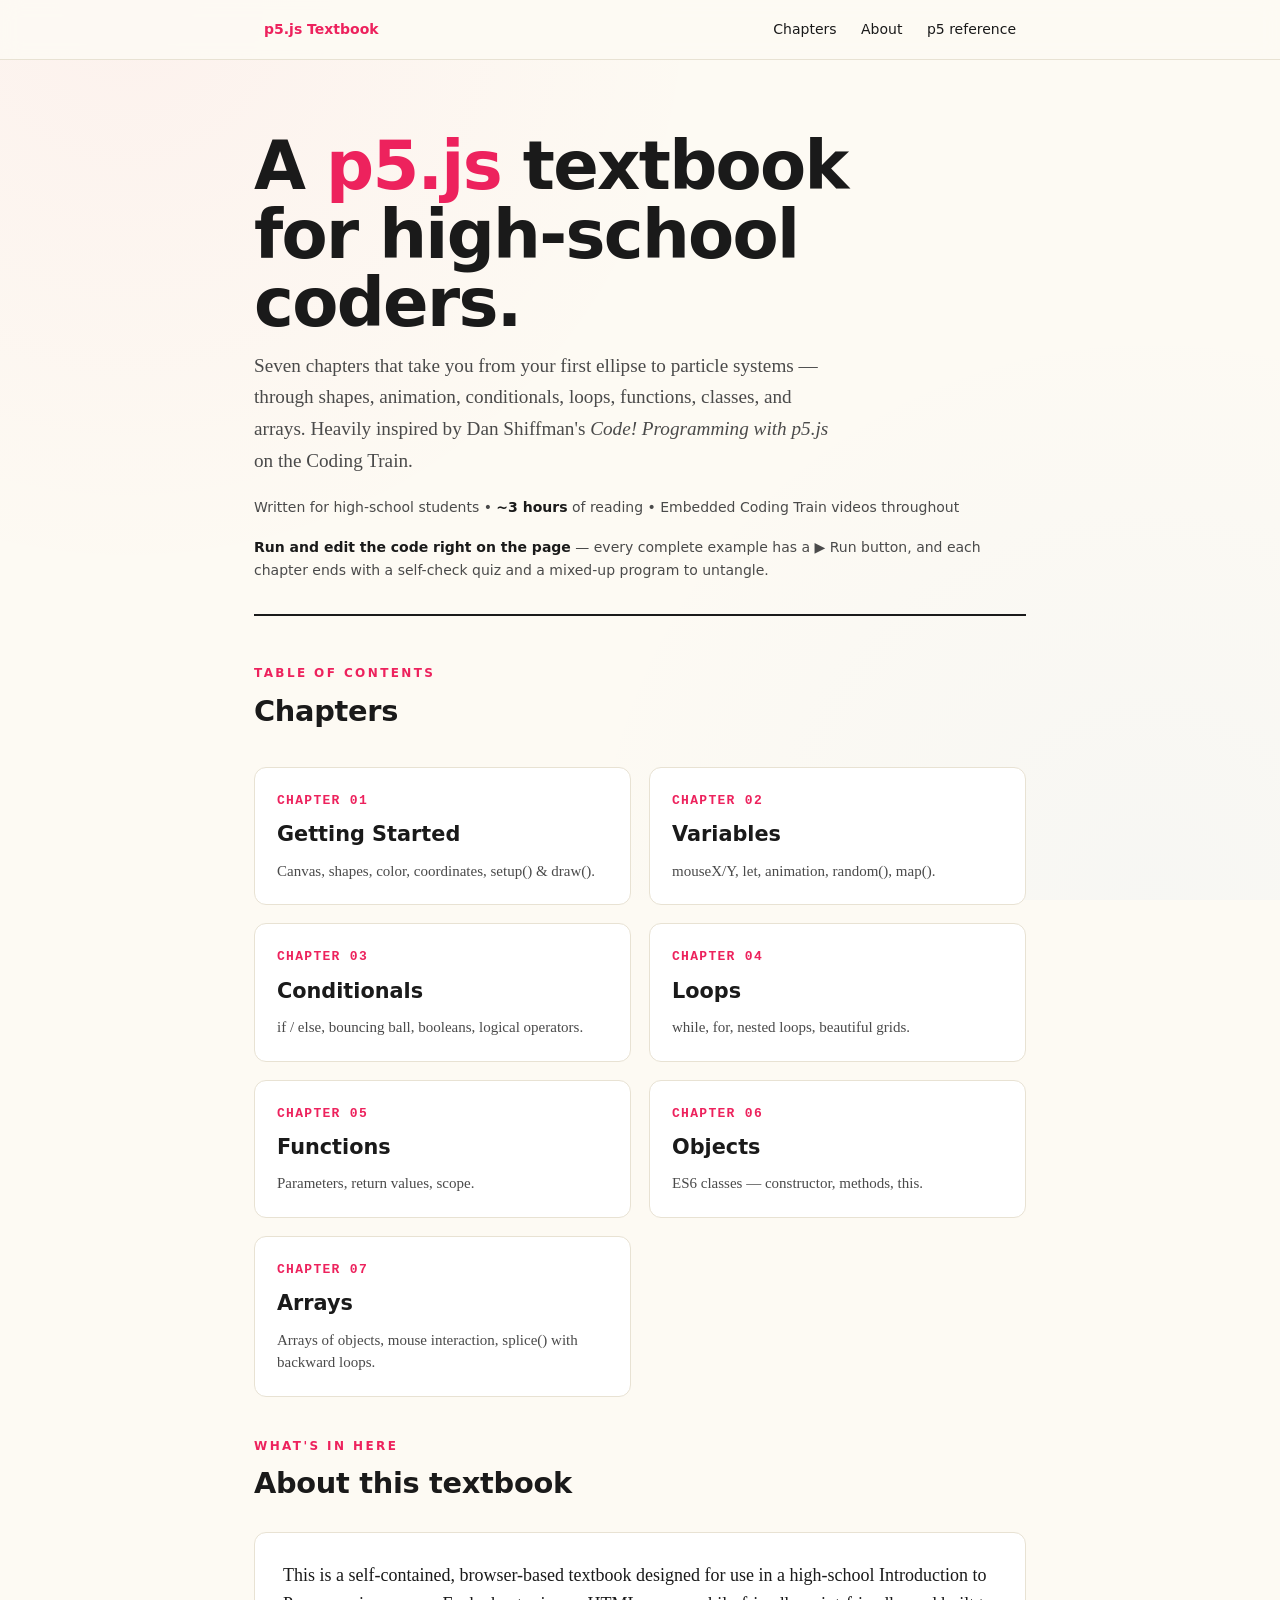
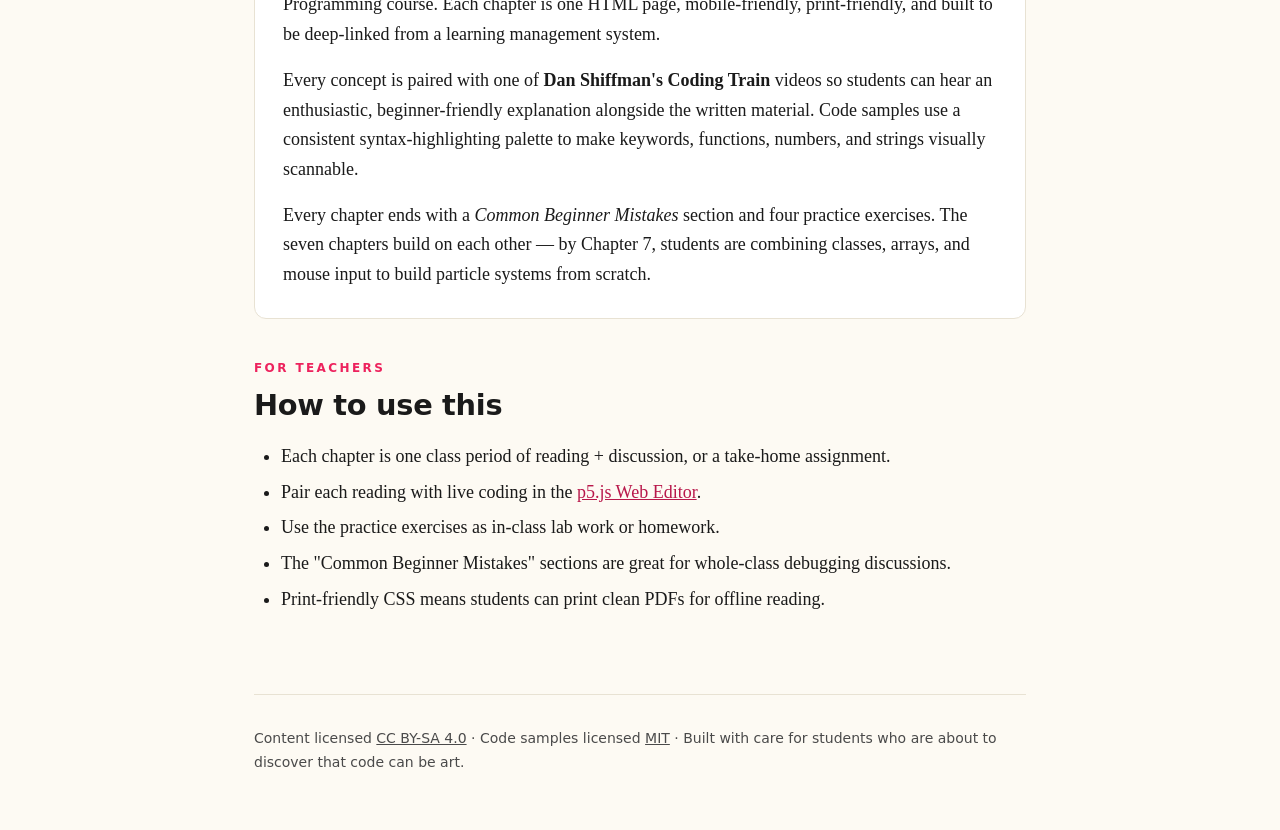
==== index.html @ 545a4985 "Added Interactivity Used Claude Fable to add interactivity to the pages. Many code examples will now" ====
<!DOCTYPE html>
<html lang="en">
<head>
<meta charset="utf-8">
<meta name="viewport" content="width=device-width, initial-scale=1">
<title>A p5.js Textbook — Creative Coding for Beginners</title>
<style>
/* ============================================================
   p5.js Textbook — shared inline stylesheet
   ============================================================ */
:root {
  --bg: #fdfaf3;
  --bg-panel: #ffffff;
  --ink: #1a1a1a;
  --ink-soft: #4a4a4a;
  --accent: #ed225d;        /* p5 pink */
  --accent-dark: #b8174a;
  --rule: #e8e2d3;
  --code-bg: #1e1e2e;
  --code-ink: #f5f5f5;

  --kw: #c084fc;            /* keyword purple */
  --fn: #60a5fa;            /* function blue */
  --num: #fb923c;           /* number orange */
  --com: #9ca3af;           /* comment gray */
  --str: #86efac;           /* string green */
  --cls: #fde047;           /* class-name yellow */

  --tip-bg: #e8f5e9;
  --tip-bd: #66bb6a;
  --alert-bg: #fff8e1;
  --alert-bd: #ffb300;
  --err-bg: #ffebee;
  --err-bd: #e53935;
  --ex-bg: #e3f2fd;
  --ex-bd: #1e88e5;

  --serif: "Iowan Old Style", "Palatino Linotype", "Book Antiqua", Palatino, Georgia, serif;
  --sans: "Helvetica Neue", "Inter", system-ui, -apple-system, Segoe UI, Roboto, sans-serif;
  --mono: "JetBrains Mono", "Fira Code", "SF Mono", Menlo, Consolas, monospace;
}

* { box-sizing: border-box; }

html { scroll-behavior: smooth; }

body {
  margin: 0;
  padding: 0;
  font-family: var(--serif);
  font-size: 18px;
  line-height: 1.65;
  color: var(--ink);
  background: var(--bg);
  background-image:
    radial-gradient(circle at 10% 0%, rgba(237,34,93,0.04) 0%, transparent 40%),
    radial-gradient(circle at 90% 100%, rgba(96,165,250,0.04) 0%, transparent 40%);
  background-attachment: fixed;
}

.wrap {
  max-width: 820px;
  margin: 0 auto;
  padding: 0 24px;
}

/* ---------- Top nav ---------- */
.chapter-nav {
  position: sticky;
  top: 0;
  z-index: 50;
  background: rgba(253,250,243,0.92);
  backdrop-filter: blur(10px);
  -webkit-backdrop-filter: blur(10px);
  border-bottom: 1px solid var(--rule);
  font-family: var(--sans);
  font-size: 14px;
}
.chapter-nav .wrap {
  display: flex;
  align-items: center;
  justify-content: space-between;
  padding-top: 12px;
  padding-bottom: 12px;
  gap: 12px;
}
.chapter-nav a {
  color: var(--ink);
  text-decoration: none;
  padding: 6px 10px;
  border-radius: 6px;
  transition: background 0.15s;
}
.chapter-nav a:hover { background: rgba(237,34,93,0.1); color: var(--accent-dark); }
.chapter-nav .home {
  font-weight: 700;
  color: var(--accent);
}
.chapter-nav .nav-prev::before { content: "← "; }
.chapter-nav .nav-next::after  { content: " →"; }
.chapter-nav .nav-disabled { color: #bbb; pointer-events: none; }

/* ---------- Chapter header ---------- */
.chapter-header {
  padding: 56px 0 32px;
  border-bottom: 2px solid var(--ink);
  margin-bottom: 36px;
}
.chapter-eyebrow {
  font-family: var(--sans);
  font-size: 13px;
  letter-spacing: 0.18em;
  text-transform: uppercase;
  color: var(--accent);
  font-weight: 700;
  margin: 0 0 8px;
}
.chapter-title {
  font-family: var(--sans);
  font-weight: 900;
  font-size: clamp(2rem, 5vw, 3.4rem);
  line-height: 1.05;
  margin: 0 0 16px;
  letter-spacing: -0.02em;
}
.chapter-lede {
  font-size: 1.15rem;
  color: var(--ink-soft);
  margin: 0;
  max-width: 60ch;
}

/* ---------- Typography ---------- */
h2 {
  font-family: var(--sans);
  font-weight: 800;
  font-size: 1.8rem;
  margin: 48px 0 12px;
  letter-spacing: -0.01em;
  scroll-margin-top: 80px;
}
h2 .anchor {
  opacity: 0;
  text-decoration: none;
  color: var(--accent);
  margin-left: 8px;
  font-weight: 400;
  transition: opacity 0.15s;
}
h2:hover .anchor { opacity: 1; }

h3 {
  font-family: var(--sans);
  font-weight: 700;
  font-size: 1.25rem;
  margin: 32px 0 10px;
}

p { margin: 0 0 16px; }
a { color: var(--accent-dark); }
a:hover { color: var(--accent); }

strong { font-weight: 700; }
em { font-style: italic; }

ul, ol { margin: 0 0 16px; padding-left: 1.5em; }
li { margin: 6px 0; }

/* ---------- Inline code & code blocks ---------- */
code {
  font-family: var(--mono);
  font-size: 0.92em;
  background: rgba(237,34,93,0.08);
  color: var(--accent-dark);
  padding: 2px 6px;
  border-radius: 4px;
}

pre {
  background: var(--code-bg);
  color: var(--code-ink);
  font-family: var(--mono);
  font-size: 14.5px;
  line-height: 1.55;
  padding: 18px 20px;
  border-radius: 10px;
  overflow-x: auto;
  margin: 16px 0 24px;
  border-left: 4px solid var(--accent);
  box-shadow: 0 8px 20px rgba(0,0,0,0.08);
}
pre code {
  background: transparent;
  color: inherit;
  padding: 0;
  border-radius: 0;
  font-size: inherit;
}

.keyword    { color: var(--kw); font-weight: 600; }
.function   { color: var(--fn); }
.number     { color: var(--num); }
.comment    { color: var(--com); font-style: italic; }
.string     { color: var(--str); }
.class-name { color: var(--cls); font-weight: 600; }

/* ---------- Video container ---------- */
.video-container {
  position: relative;
  width: 100%;
  padding-top: 56.25%;       /* 16:9 */
  margin: 20px 0 28px;
  border-radius: 10px;
  overflow: hidden;
  box-shadow: 0 10px 30px rgba(0,0,0,0.12);
  background: #000;
}
.video-container iframe {
  position: absolute;
  inset: 0;
  width: 100%;
  height: 100%;
  border: 0;
}
.video-caption {
  font-family: var(--sans);
  font-size: 14px;
  color: var(--ink-soft);
  margin: -16px 0 24px;
  text-align: center;
}

/* ---------- Callouts ---------- */
.tip, .alert, .error-example, .exercise {
  padding: 16px 20px 16px 52px;
  border-radius: 8px;
  margin: 20px 0;
  position: relative;
  font-family: var(--sans);
  font-size: 15.5px;
  line-height: 1.55;
}
.tip::before, .alert::before, .error-example::before, .exercise::before {
  position: absolute;
  left: 16px;
  top: 14px;
  font-size: 22px;
  line-height: 1;
}
.tip            { background: var(--tip-bg);   border-left: 4px solid var(--tip-bd); }
.tip::before    { content: "💡"; }
.alert          { background: var(--alert-bg); border-left: 4px solid var(--alert-bd); }
.alert::before  { content: "⚠️"; }
.error-example  { background: var(--err-bg);   border-left: 4px solid var(--err-bd); }
.error-example::before { content: "🐛"; }
.exercise       { background: var(--ex-bg);    border-left: 4px solid var(--ex-bd); }
.exercise::before { content: "✏️"; }

.callout-title {
  display: block;
  font-weight: 700;
  margin-bottom: 6px;
  font-family: var(--sans);
}

.tip code, .alert code, .error-example code, .exercise code {
  background: rgba(0,0,0,0.06);
  color: inherit;
}

/* ---------- Tables ---------- */
table {
  border-collapse: collapse;
  width: 100%;
  margin: 16px 0 24px;
  font-family: var(--sans);
  font-size: 15px;
}
th, td {
  border-bottom: 1px solid var(--rule);
  padding: 10px 12px;
  text-align: left;
}
th { background: rgba(0,0,0,0.03); font-weight: 700; }

/* ---------- Footer nav ---------- */
.chapter-footer {
  margin-top: 64px;
  padding: 28px 0 48px;
  border-top: 2px solid var(--ink);
  display: flex;
  justify-content: space-between;
  gap: 16px;
  font-family: var(--sans);
}
.chapter-footer a {
  text-decoration: none;
  color: var(--ink);
  padding: 14px 18px;
  border: 1px solid var(--rule);
  border-radius: 10px;
  flex: 1;
  background: var(--bg-panel);
  transition: transform 0.15s, box-shadow 0.15s, border-color 0.15s;
}
.chapter-footer a:hover {
  transform: translateY(-2px);
  box-shadow: 0 8px 20px rgba(0,0,0,0.08);
  border-color: var(--accent);
}
.chapter-footer .label {
  display: block;
  font-size: 12px;
  letter-spacing: 0.14em;
  text-transform: uppercase;
  color: var(--ink-soft);
  margin-bottom: 4px;
}
.chapter-footer .title {
  font-weight: 700;
  font-size: 17px;
}
.chapter-footer .next { text-align: right; }
.chapter-footer .disabled { opacity: 0.4; pointer-events: none; }

/* ---------- Index page extras ---------- */
.toc-grid {
  display: grid;
  grid-template-columns: repeat(auto-fill, minmax(280px, 1fr));
  gap: 18px;
  margin: 32px 0;
}
.toc-card {
  display: block;
  padding: 22px;
  background: var(--bg-panel);
  border: 1px solid var(--rule);
  border-radius: 12px;
  text-decoration: none;
  color: var(--ink);
  transition: transform 0.18s, box-shadow 0.18s, border-color 0.18s;
  position: relative;
  overflow: hidden;
}
.toc-card::before {
  content: "";
  position: absolute;
  top: 0; left: 0;
  width: 100%; height: 4px;
  background: var(--accent);
  transform: scaleX(0);
  transform-origin: left;
  transition: transform 0.25s;
}
.toc-card:hover {
  transform: translateY(-4px);
  box-shadow: 0 12px 30px rgba(0,0,0,0.1);
  border-color: var(--accent);
}
.toc-card:hover::before { transform: scaleX(1); }
.toc-num {
  font-family: var(--mono);
  font-size: 13px;
  color: var(--accent);
  font-weight: 700;
  letter-spacing: 0.1em;
}
.toc-title {
  font-family: var(--sans);
  font-weight: 800;
  font-size: 1.3rem;
  margin: 6px 0 8px;
}
.toc-desc {
  font-size: 15px;
  color: var(--ink-soft);
  line-height: 1.5;
}

/* ---------- Responsive ---------- */
@media (max-width: 600px) {
  body { font-size: 17px; }
  .wrap { padding: 0 18px; }
  .chapter-nav { font-size: 13px; }
  .chapter-nav .wrap { gap: 8px; }
  .chapter-nav a { padding: 6px 6px; }
  pre { font-size: 13.5px; padding: 14px; }
  .chapter-footer { flex-direction: column; }
  .chapter-footer .next { text-align: left; }
}

/* ---------- Print ---------- */
@media print {
  body { background: white; color: black; font-size: 11pt; }
  .chapter-nav, .chapter-footer, .video-container { display: none; }
  pre { box-shadow: none; border: 1px solid #ccc; page-break-inside: avoid; }
  h2, h3 { page-break-after: avoid; }
  .tip, .alert, .error-example, .exercise {
    border: 1px solid #999; background: #f5f5f5 !important; color: black;
  }
  a { color: black; text-decoration: underline; }
}


/* index-specific extras */
.hero {
  padding: 72px 0 16px;
  text-align: left;
  border-bottom: 2px solid var(--ink);
  margin-bottom: 48px;
}
.hero h1 {
  font-family: var(--sans);
  font-weight: 900;
  font-size: clamp(2.4rem, 6vw, 4.2rem);
  margin: 0 0 12px;
  line-height: 1.02;
  letter-spacing: -0.025em;
}
.hero h1 .accent { color: var(--accent); }
.hero .sub {
  font-size: 1.2rem;
  color: var(--ink-soft);
  max-width: 60ch;
  margin: 0 0 20px;
}
.hero .meta {
  font-family: var(--sans);
  font-size: 14px;
  color: var(--ink-soft);
}
.hero .meta strong { color: var(--ink); }

.section-label {
  font-family: var(--sans);
  font-size: 12px;
  letter-spacing: 0.2em;
  text-transform: uppercase;
  color: var(--accent);
  font-weight: 700;
  margin: 40px 0 4px;
}
.section-label + h2 { margin-top: 0; }

.about {
  background: var(--bg-panel);
  border: 1px solid var(--rule);
  border-radius: 12px;
  padding: 28px;
  margin: 24px 0 8px;
}
.about p:last-child { margin-bottom: 0; }

footer.site-footer {
  margin-top: 80px;
  padding: 32px 0 56px;
  border-top: 1px solid var(--rule);
  font-family: var(--sans);
  font-size: 14px;
  color: var(--ink-soft);
}
footer.site-footer a { color: var(--ink-soft); }
</style>
</head>
<body>
<nav class="chapter-nav">
  <div class="wrap">
    <a class="home" href="index.html">p5.js Textbook</a>
    <div class="nav-links">
      <a href="#chapters">Chapters</a>
      <a href="#about">About</a>
      <a href="https://p5js.org/reference/" target="_blank" rel="noopener">p5 reference</a>
    </div>
  </div>
</nav>

<main class="wrap">
  <header class="hero">
    <h1>A <span class="accent">p5.js</span> textbook<br>for high-school coders.</h1>
    <p class="sub">Seven chapters that take you from your first ellipse to particle systems
       — through shapes, animation, conditionals, loops, functions, classes, and arrays.
       Heavily inspired by Dan Shiffman's <em>Code! Programming with p5.js</em> on the Coding Train.</p>
    <p class="meta">Written for high-school students • <strong>~3 hours</strong> of reading • Embedded Coding Train videos throughout</p>
    <p class="meta"><strong>Run and edit the code right on the page</strong> — every complete example has a ▶ Run button, and each chapter ends with a self-check quiz and a mixed-up program to untangle.</p>
  </header>

  <p class="section-label">Table of Contents</p>
  <h2 id="chapters" style="margin-top:0">Chapters <a class="anchor" href="#chapters">#</a></h2>
  <div class="toc-grid">
  <a class="toc-card" href="chapter01.html">
    <div class="toc-num">CHAPTER 01</div>
    <div class="toc-title">Getting Started</div>
    <div class="toc-desc">Canvas, shapes, color, coordinates, setup() & draw().</div>
  </a>
  <a class="toc-card" href="chapter02.html">
    <div class="toc-num">CHAPTER 02</div>
    <div class="toc-title">Variables</div>
    <div class="toc-desc">mouseX/Y, let, animation, random(), map().</div>
  </a>
  <a class="toc-card" href="chapter03.html">
    <div class="toc-num">CHAPTER 03</div>
    <div class="toc-title">Conditionals</div>
    <div class="toc-desc">if / else, bouncing ball, booleans, logical operators.</div>
  </a>
  <a class="toc-card" href="chapter04.html">
    <div class="toc-num">CHAPTER 04</div>
    <div class="toc-title">Loops</div>
    <div class="toc-desc">while, for, nested loops, beautiful grids.</div>
  </a>
  <a class="toc-card" href="chapter05.html">
    <div class="toc-num">CHAPTER 05</div>
    <div class="toc-title">Functions</div>
    <div class="toc-desc">Parameters, return values, scope.</div>
  </a>
  <a class="toc-card" href="chapter06.html">
    <div class="toc-num">CHAPTER 06</div>
    <div class="toc-title">Objects</div>
    <div class="toc-desc">ES6 classes — constructor, methods, this.</div>
  </a>
  <a class="toc-card" href="chapter07.html">
    <div class="toc-num">CHAPTER 07</div>
    <div class="toc-title">Arrays</div>
    <div class="toc-desc">Arrays of objects, mouse interaction, splice() with backward loops.</div>
  </a>
  </div>

  <p class="section-label">What's in here</p>
  <h2 id="about" style="margin-top:0">About this textbook <a class="anchor" href="#about">#</a></h2>
  <div class="about">
    <p>This is a self-contained, browser-based textbook designed for use in a high-school
       Introduction to Programming course. Each chapter is one HTML page, mobile-friendly,
       print-friendly, and built to be deep-linked from a learning management system.</p>
    <p>Every concept is paired with one of <strong>Dan Shiffman's Coding Train</strong> videos
       so students can hear an enthusiastic, beginner-friendly explanation alongside the
       written material. Code samples use a consistent syntax-highlighting palette to make
       keywords, functions, numbers, and strings visually scannable.</p>
    <p>Every chapter ends with a <em>Common Beginner Mistakes</em> section and four practice exercises.
       The seven chapters build on each other — by Chapter 7, students are combining
       classes, arrays, and mouse input to build particle systems from scratch.</p>
  </div>

  <p class="section-label">For teachers</p>
  <h2 id="for-teachers">How to use this <a class="anchor" href="#for-teachers">#</a></h2>
  <ul>
    <li>Each chapter is one class period of reading + discussion, or a take-home assignment.</li>
    <li>Pair each reading with live coding in the <a href="https://editor.p5js.org/" target="_blank" rel="noopener">p5.js Web Editor</a>.</li>
    <li>Use the practice exercises as in-class lab work or homework.</li>
    <li>The "Common Beginner Mistakes" sections are great for whole-class debugging discussions.</li>
    <li>Print-friendly CSS means students can print clean PDFs for offline reading.</li>
  </ul>

  <footer class="site-footer">
    Content licensed <a href="https://creativecommons.org/licenses/by-sa/4.0/" target="_blank" rel="noopener">CC BY-SA 4.0</a> ·
    Code samples licensed <a href="https://opensource.org/licenses/MIT" target="_blank" rel="noopener">MIT</a> ·
    Built with care for students who are about to discover that code can be art.
  </footer>
</main>
</body>
</html>
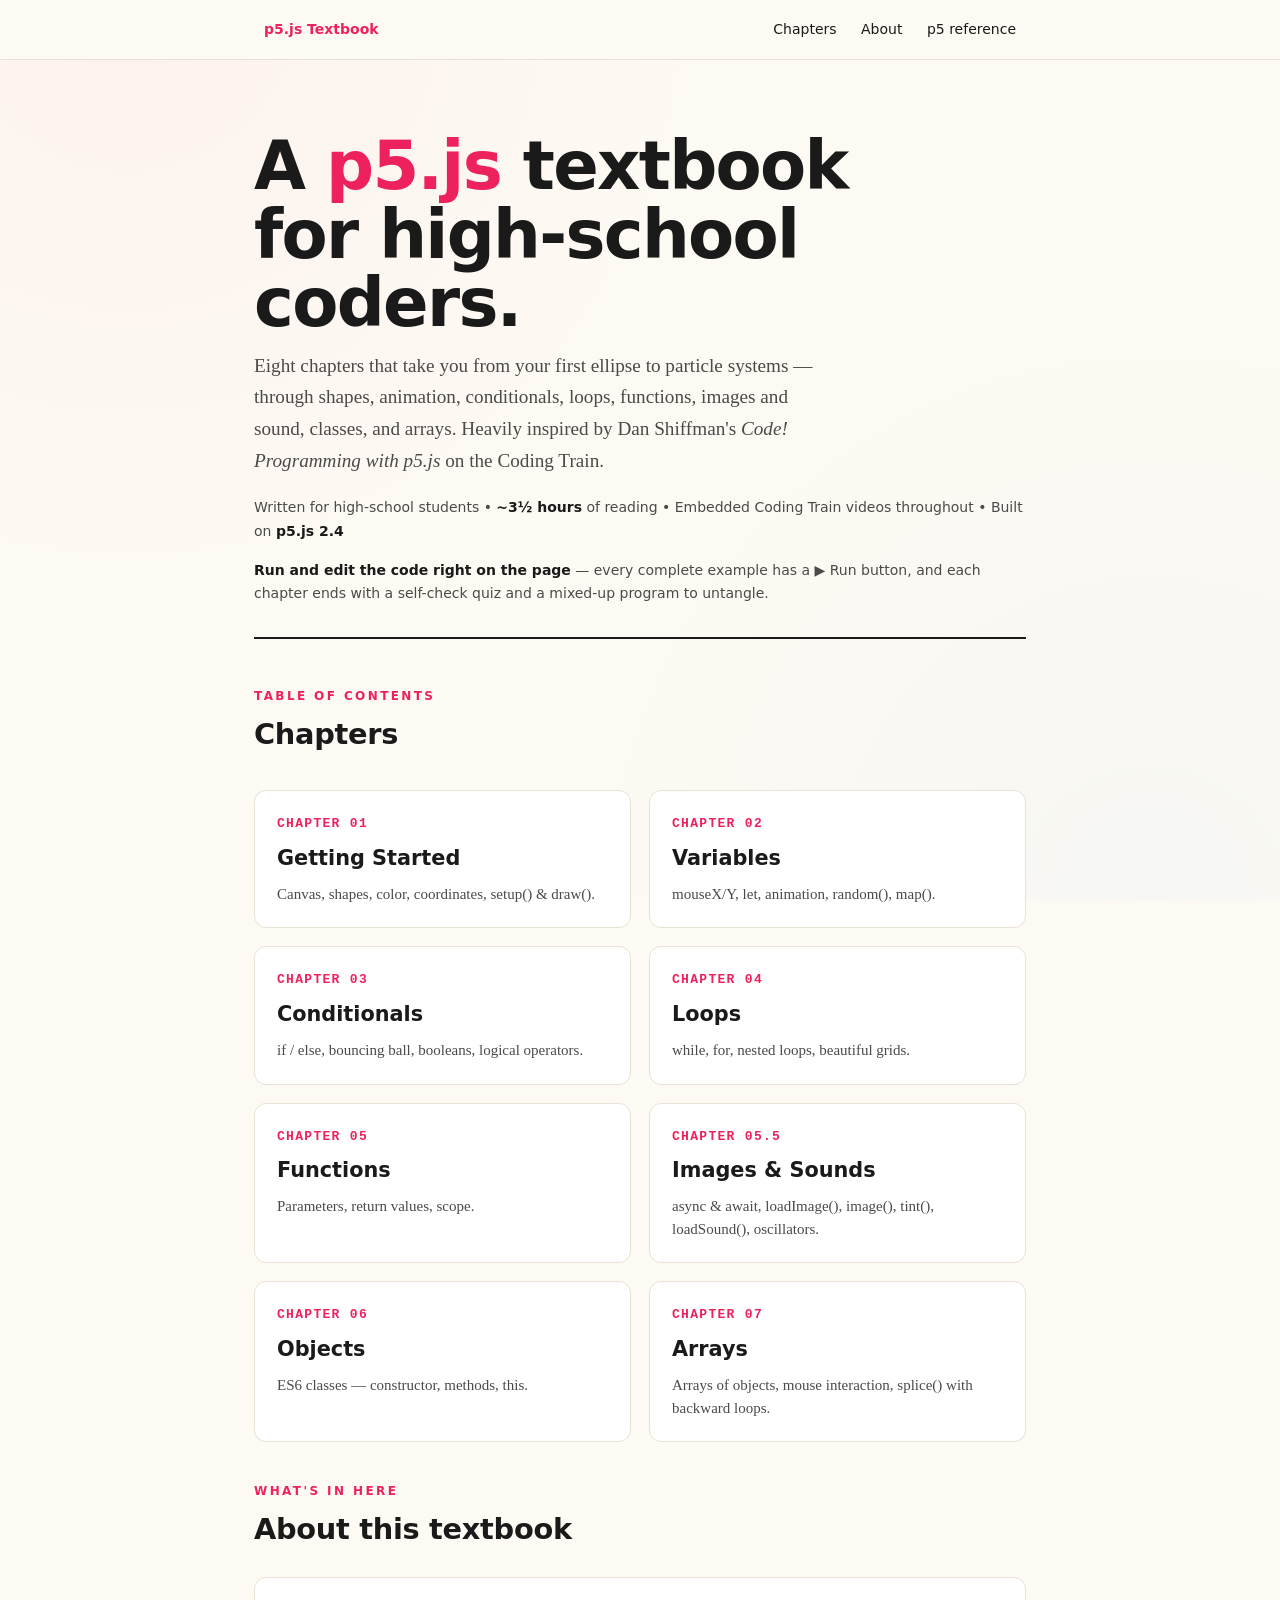
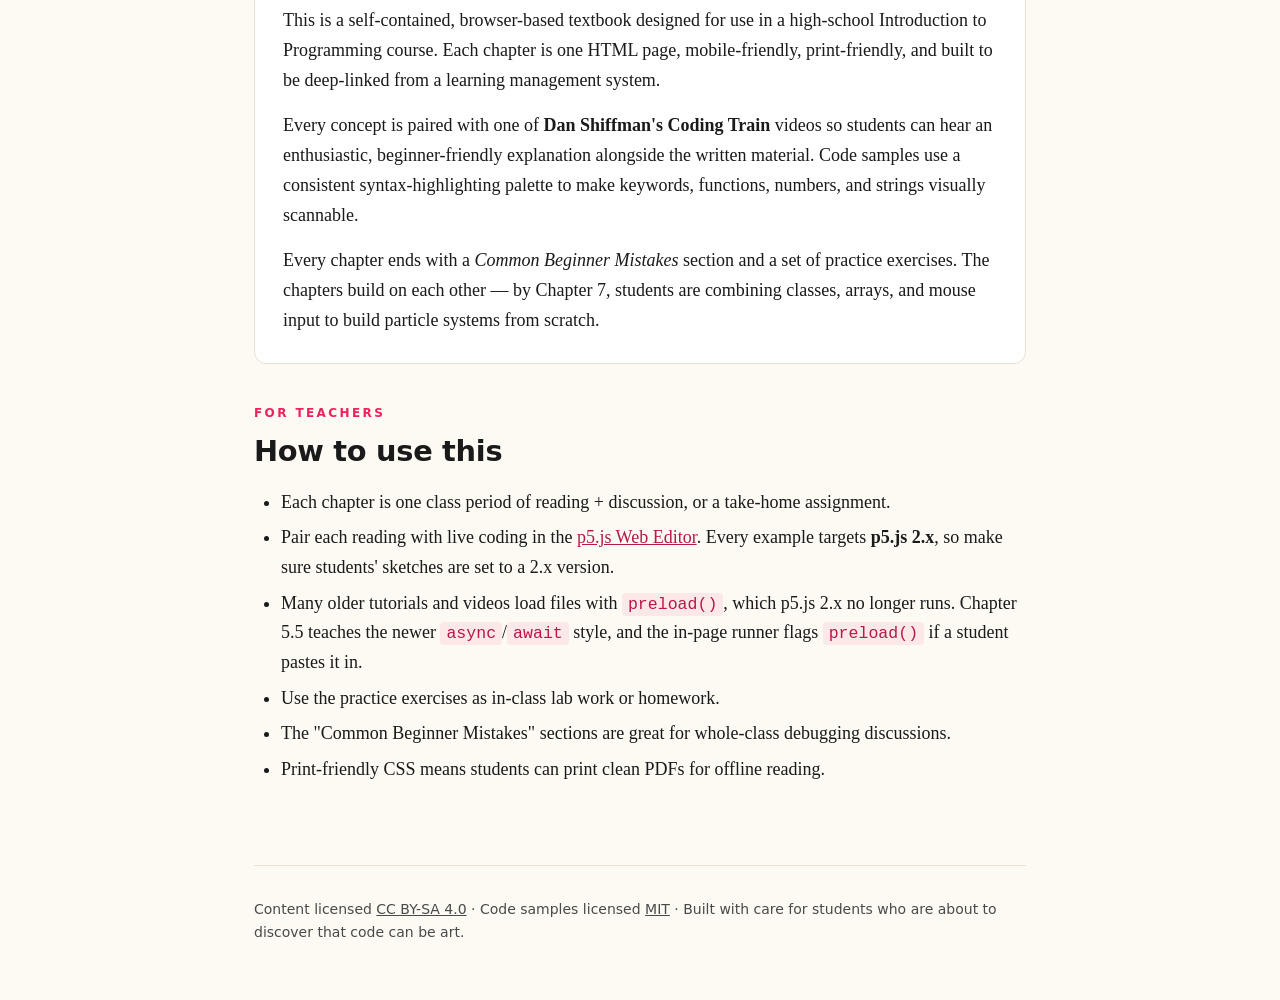
==== commit 31801aa8: "Updated to add Chapter 5.5" ====
--- a/index.html
+++ b/index.html
@@ -477,10 +477,10 @@
 <main class="wrap">
   <header class="hero">
     <h1>A <span class="accent">p5.js</span> textbook<br>for high-school coders.</h1>
-    <p class="sub">Seven chapters that take you from your first ellipse to particle systems
-       — through shapes, animation, conditionals, loops, functions, classes, and arrays.
+    <p class="sub">Eight chapters that take you from your first ellipse to particle systems
+       — through shapes, animation, conditionals, loops, functions, images and sound, classes, and arrays.
        Heavily inspired by Dan Shiffman's <em>Code! Programming with p5.js</em> on the Coding Train.</p>
-    <p class="meta">Written for high-school students • <strong>~3 hours</strong> of reading • Embedded Coding Train videos throughout</p>
+    <p class="meta">Written for high-school students • <strong>~3½ hours</strong> of reading • Embedded Coding Train videos throughout • Built on <strong>p5.js 2.4</strong></p>
     <p class="meta"><strong>Run and edit the code right on the page</strong> — every complete example has a ▶ Run button, and each chapter ends with a self-check quiz and a mixed-up program to untangle.</p>
   </header>
 
@@ -511,6 +511,11 @@
     <div class="toc-num">CHAPTER 05</div>
     <div class="toc-title">Functions</div>
     <div class="toc-desc">Parameters, return values, scope.</div>
+  </a>
+  <a class="toc-card" href="chapter05-5.html">
+    <div class="toc-num">CHAPTER 05.5</div>
+    <div class="toc-title">Images &amp; Sounds</div>
+    <div class="toc-desc">async &amp; await, loadImage(), image(), tint(), loadSound(), oscillators.</div>
   </a>
   <a class="toc-card" href="chapter06.html">
     <div class="toc-num">CHAPTER 06</div>
@@ -534,8 +539,8 @@
        so students can hear an enthusiastic, beginner-friendly explanation alongside the
        written material. Code samples use a consistent syntax-highlighting palette to make
        keywords, functions, numbers, and strings visually scannable.</p>
-    <p>Every chapter ends with a <em>Common Beginner Mistakes</em> section and four practice exercises.
-       The seven chapters build on each other — by Chapter 7, students are combining
+    <p>Every chapter ends with a <em>Common Beginner Mistakes</em> section and a set of practice exercises.
+       The chapters build on each other — by Chapter 7, students are combining
        classes, arrays, and mouse input to build particle systems from scratch.</p>
   </div>
 
@@ -543,7 +548,8 @@
   <h2 id="for-teachers">How to use this <a class="anchor" href="#for-teachers">#</a></h2>
   <ul>
     <li>Each chapter is one class period of reading + discussion, or a take-home assignment.</li>
-    <li>Pair each reading with live coding in the <a href="https://editor.p5js.org/" target="_blank" rel="noopener">p5.js Web Editor</a>.</li>
+    <li>Pair each reading with live coding in the <a href="https://editor.p5js.org/" target="_blank" rel="noopener">p5.js Web Editor</a>. Every example targets <strong>p5.js 2.x</strong>, so make sure students' sketches are set to a 2.x version.</li>
+    <li>Many older tutorials and videos load files with <code>preload()</code>, which p5.js 2.x no longer runs. Chapter 5.5 teaches the newer <code>async</code>/<code>await</code> style, and the in-page runner flags <code>preload()</code> if a student pastes it in.</li>
     <li>Use the practice exercises as in-class lab work or homework.</li>
     <li>The "Common Beginner Mistakes" sections are great for whole-class debugging discussions.</li>
     <li>Print-friendly CSS means students can print clean PDFs for offline reading.</li>
